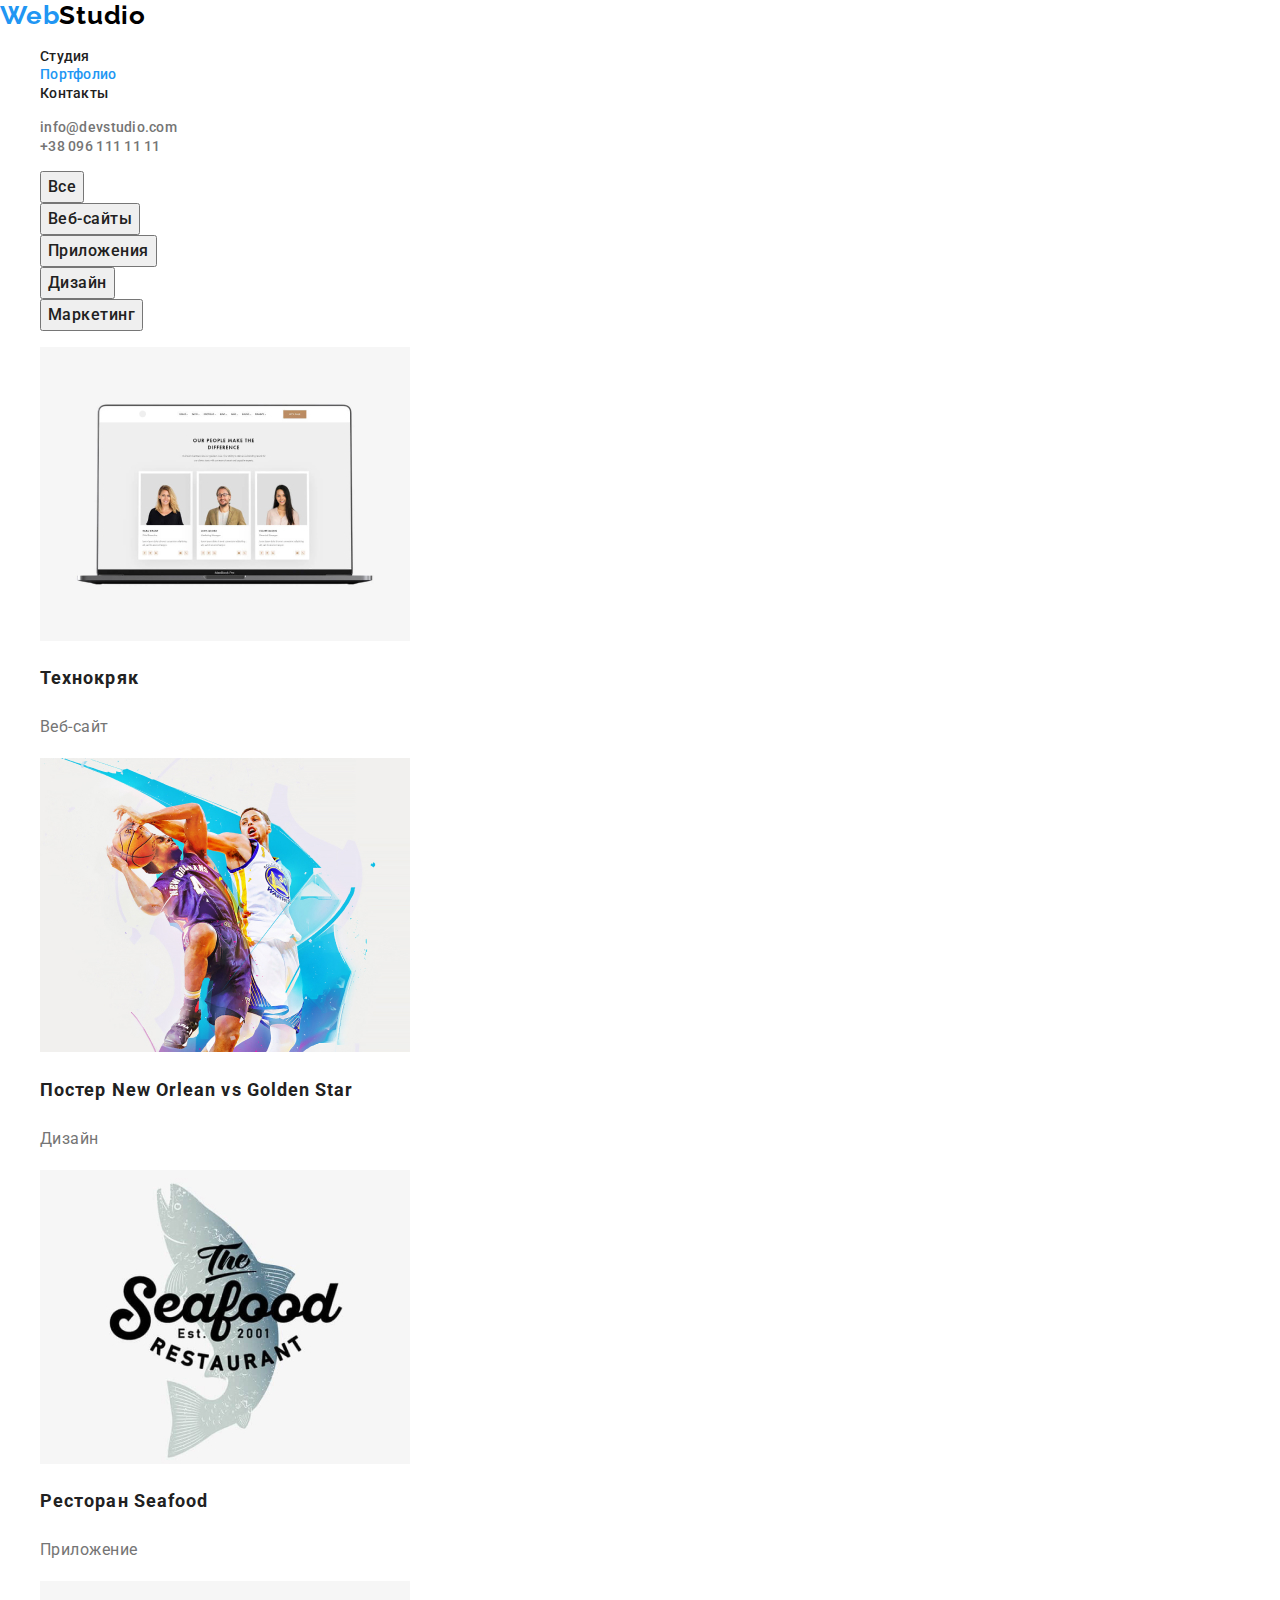
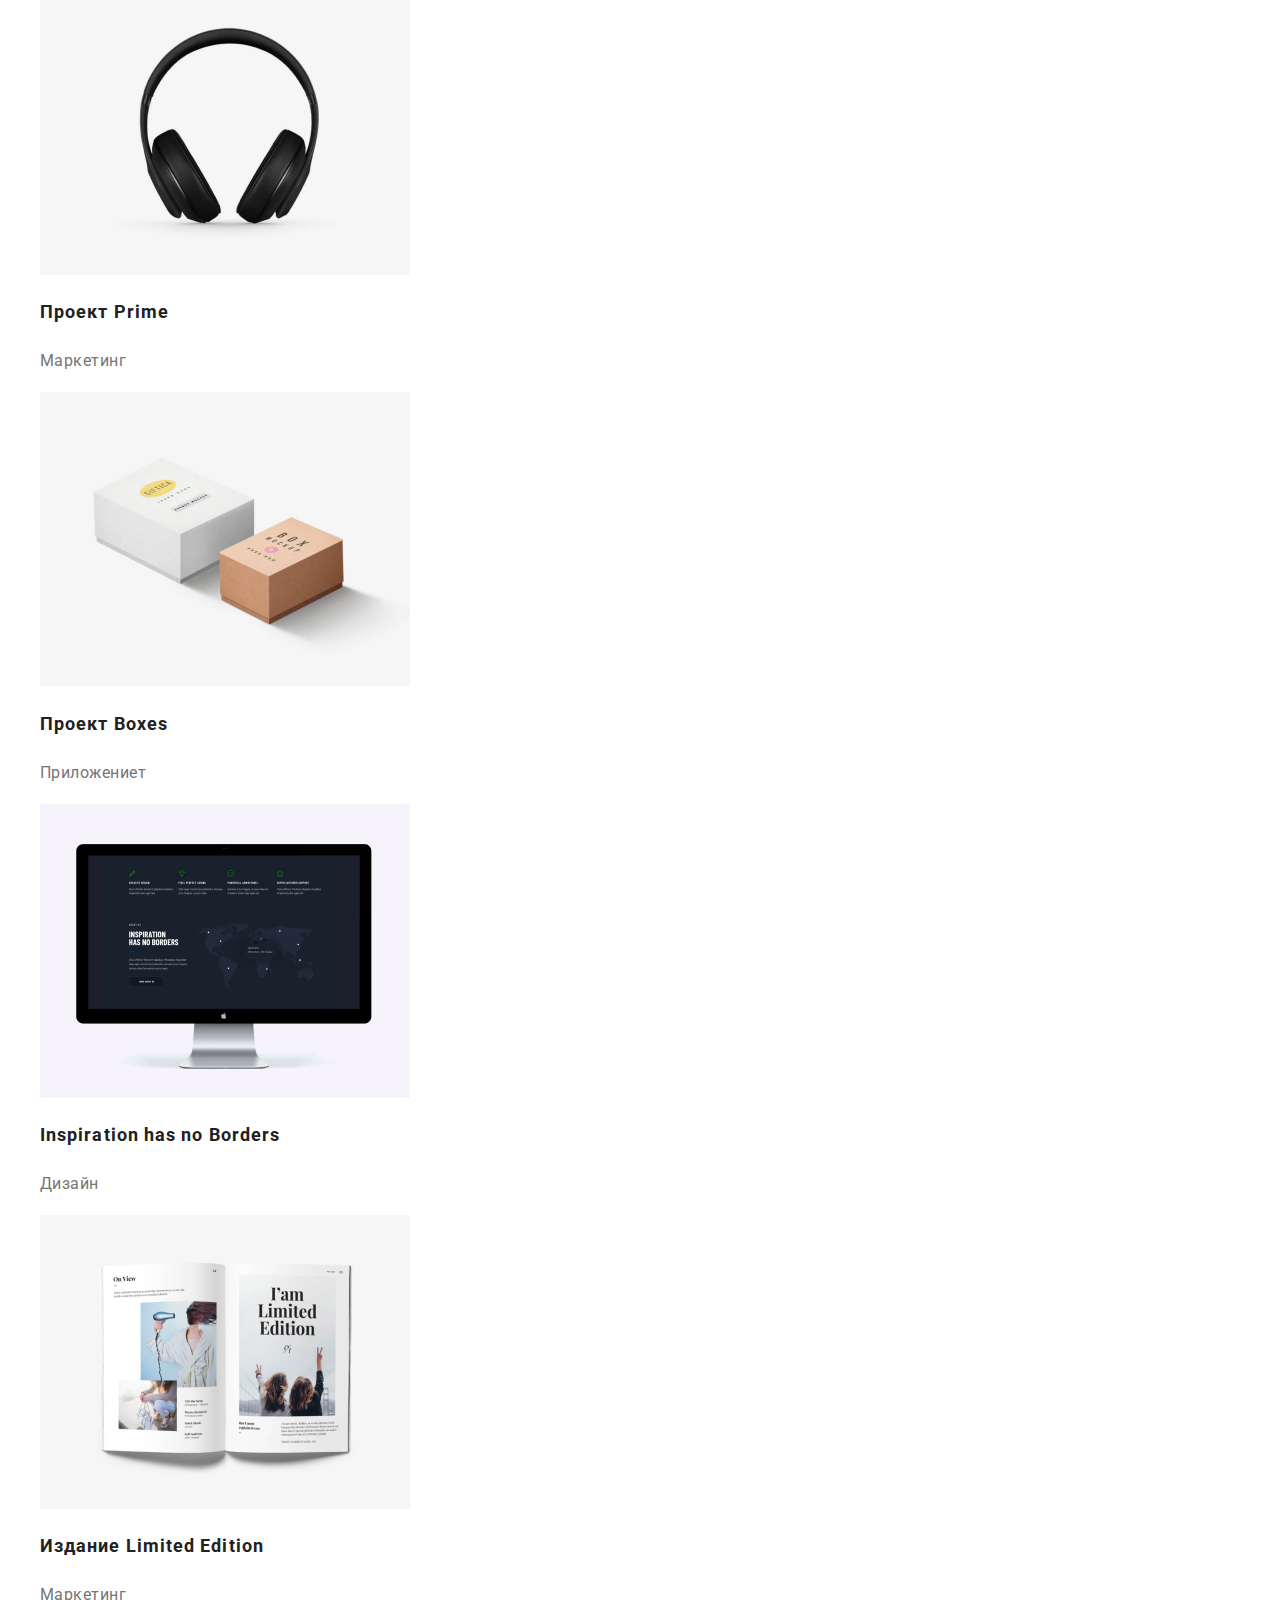
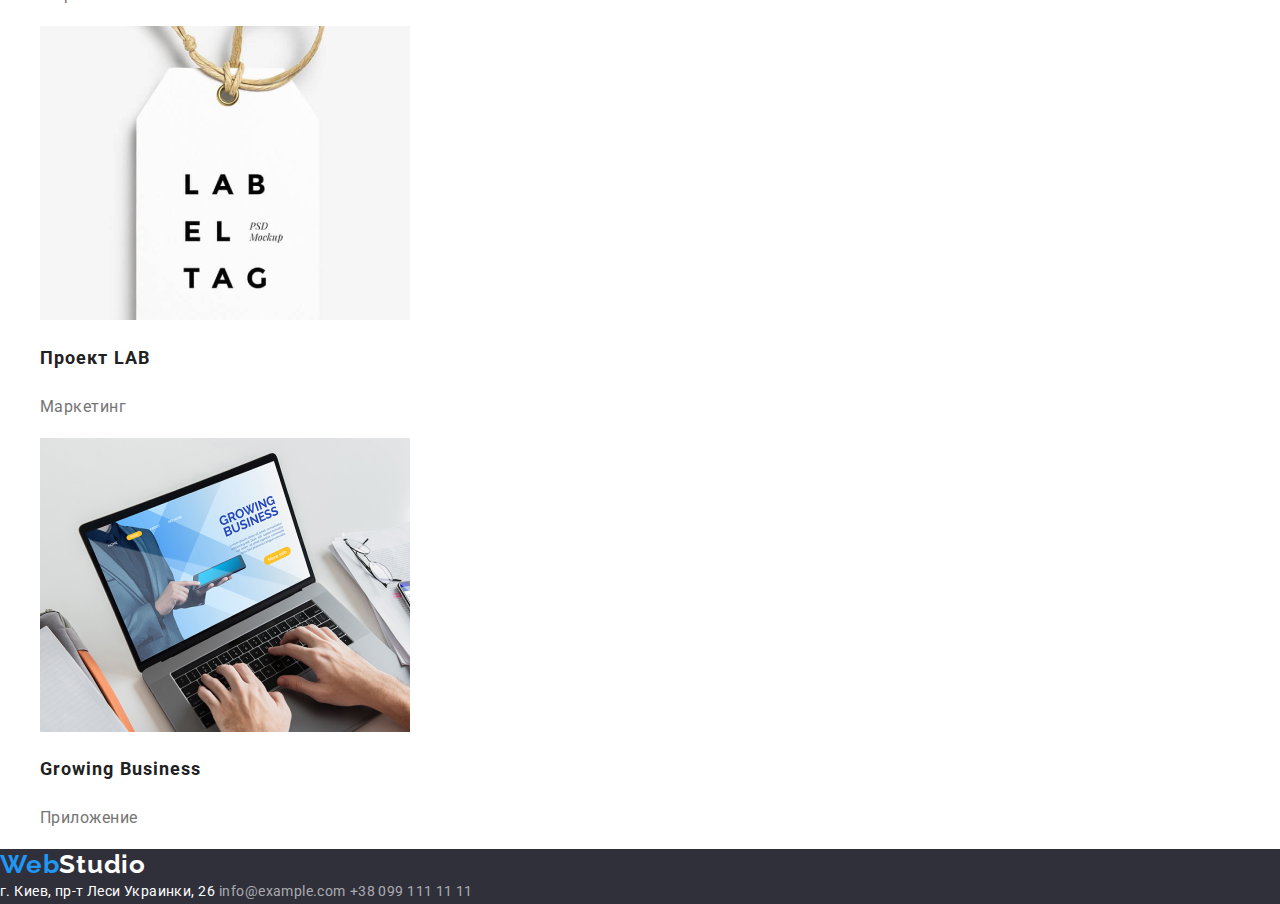
==== portfolio.html @ 24c0840d "hw2 files copied" ====
<!DOCTYPE html>
<html lang="ru">
  <head>
    <meta charset="UTF-8" />
    <meta name="viewport" content="width=device-width, initial-scale=1.0" />
    <title lang="en">WebStudio</title>
    <link
      rel="stylesheet"
      href="https://cdnjs.cloudflare.com/ajax/libs/modern-normalize/1.0.0/modern-normalize.css"
    />
    <link
      href="https://fonts.googleapis.com/css2?family=Raleway:wght@700&family=Roboto:wght@400;500;700;900&display=swap"
      rel="stylesheet"
    />
    <link rel="stylesheet" href="./CSS/style.css" />
  </head>

  <body>
    <!-- HEADER -->
    <header class="header">
      <nav class="navigation">
        <a class="logo link" href="./index.html" aria-label="логотип вебстудии"
          ><span class="logo-color">Web</span>Studio
        </a>
        <ul class="navigation-list list">
          <li class="navigation-list-item">
            <a class="navigation-list-link link" href="./index.html">Студия</a>
          </li>
          <li class="navigation-list-item">
            <a class="navigation-list-link link current" href="">Портфолио</a>
          </li>
          <li class="navigation-list-item">
            <a class="navigation-list-link link" href="">Контакты</a>
          </li>
        </ul>
      </nav>
      <ul class="address list">
        <li class="address-item">
          <a class="address-mail link" href="mailto:info@devstudio.com"
            >info@devstudio.com</a
          >
        </li>
        <li class="address-item">
          <a class="address-tel link" href="tel:+380961111111"
            >+38 096 111 11 11</a
          >
        </li>
      </ul>
    </header>

    <main>
      <!-- GALERY -->
      <section class="galery">
        <h1 class="galery-title" hidden>Примеры работ</h1>
        <ul class="galery-list list">
          <li class="galery-item">
            <button class="galery-button link" type="button">Все</button>
          </li>
          <li class="galery-item">
            <button class="galery-button link" type="button">Веб-сайты</button>
          </li>
          <li class="galery-item">
            <button class="galery-button link" type="button">Приложения</button>
          </li>
          <li class="galery-item">
            <button class="galery-button link" type="button">Дизайн</button>
          </li>
          <li class="galery-item">
            <button class="galery-button link" type="button">Маркетинг</button>
          </li>
        </ul>

        <ul class="picture list">
          <li class="picture-item">
            <a class="picture-link link" href="">
              <img
                src="./images/galary/img.jpg"
                alt="нарисован ноутбук, на нем пример вебсайта"
                width="370"
                height="294"
              />
              <h2 class="picture-title">Технокряк</h2>
              <p class="picture-description">Веб-сайт</p>
            </a>
          </li>
          <li class="picture-item">
            <a class="picture-link link" href="">
              <img
                src="./images/galary/img-1.jpg"
                alt="два баскетболиста борятся за мяч"
                width="370"
                height="294"
              />
              <h2 class="picture-title">
                Постер <span lang="en">New Orlean vs Golden Star</span>
              </h2>
              <p class="picture-description">Дизайн</p>
            </a>
          </li>
          <li class="picture-item">
            <a class="picture-link link" href="">
              <img
                src="./images/galary/img-2.jpg"
                alt="логотип и название ресторана"
                width="370"
                height="294"
              />
              <h2 class="picture-title">
                Ресторан <span lang="en">Seafood</span>
              </h2>
              <p class="picture-description">Приложение</p>
            </a>
          </li>
          <li class="picture-item">
            <a class="picture-link link" href="">
              <img
                src="./images/galary/img-3.jpg"
                alt="черные наушники на белом фоне"
                width="370"
                height="294"
              />
              <h2 class="picture-title">Проект <span lang="en">Prime</span></h2>
              <p class="picture-description">Маркетинг</p>
            </a>
          </li>
          <li class="picture-item">
            <a class="picture-link link" href="">
              <img
                src="./images/galary/img-4.jpg"
                alt="лежат две коробки: одна поменьше и коричневая, вторая побольше и белая"
                width="370"
                height="294"
              />
              <h2 class="picture-title">Проект <span lang="en">Boxes</span></h2>
              <p class="picture-description">Приложениет</p>
            </a>
          </li>
          <li class="picture-item">
            <a class="picture-link link" href="">
              <img
                src="./images/galary/img-5.jpg"
                alt="монитор с черным фоном и белыми надписями"
                width="370"
                height="294"
              />
              <h2 class="picture-title" lang="en">
                Inspiration has no Borders
              </h2>
              <p class="picture-description">Дизайн</p>
            </a>
          </li>
          <li class="picture-item">
            <a class="picture-link link" href="">
              <img
                src="./images/galary/img-6.jpg"
                alt="разворот журнала с картинками"
                width="370"
                height="294"
              />
              <h2 class="picture-title">
                Издание<span lang="en"> Limited Edition</span>
              </h2>
              <p class="picture-description">Маркетинг</p>
            </a>
          </li>
          <li class="picture-item">
            <a class="picture-link link" href="">
              <img
                src="./images/galary/img-7.jpg"
                alt="белая бирка с черной надписью"
                width="370"
                height="294"
              />
              <h2 class="picture-title">Проект <span lang="en">LAB</span></h2>
              <p class="picture-description">Маркетинг</p>
            </a>
          </li>
          <li class="picture-item">
            <a class="picture-link link" href="">
              <img
                src="./images/galary/img-8.jpg"
                alt="открытый ноутбук, на котором печатают"
                width="370"
                height="294"
              />
              <h2 class="picture-title" lang="en">Growing Business</h2>
              <p class="picture-description">Приложение</p>
            </a>
          </li>
        </ul>
      </section>
    </main>

    <!-- FOOTER -->
    <footer class="footer">
      <a class="logo link" href="./index.html" aria-label="логотип вебстудии"
        ><span class="logo-color">Web</span
        ><span class="logo-dark-theme">Studio</span></a
      >
      <address class="footer-address">
        <a
          class="footer-address-link link"
          href="https://goo.gl/maps/FvYc5XgNe3QYnKse6"
          target="_blank"
          >г. Киев, пр-т Леси Украинки, 26</a
        >
        <a class="footer-mail link" href="mailto:info@example.com"
          >info@example.com</a
        >
        <a class="footer-tel link" href="tel:+380991111111"
          >+38 099 111 11 11</a
        >
      </address>
    </footer>
  </body>
</html>
---- CSS/style.css ----
:root {
  --main-color: #757575;
  --accent-color: #2196f3;
  --secondary-color: #212121;
  --color-dark-theme: #ffffff;
  --main-font: "Roboto", sans-serif;
  --secondary-font: "Raleway", sans-serif;
  --background-color: #2f303a;
  --logo-color: #000000;
  --footer-color: rgba(255, 255, 255, 0.6);
  --team-background-color: #f5f4fa;
}

body {
  font-family: var(--main-font);
}

.list {
  list-style: none;
}

.link {
  text-decoration: none;
}

.address {
  font-style: normal;
}
/* index.html */

/* HEADER */
.logo {
  font-family: var(--secondary-font);
  font-weight: 700;
  font-size: 26px;
  line-height: 1.192;
  letter-spacing: 0.03em;
  color: var(--logo-color);
}

.logo-color {
  color: var(--accent-color);
}

.navigation-list-link {
  font-weight: 500;
  font-size: 14px;
  line-height: 1.143;
  letter-spacing: 0.02em;
  color: var(--secondary-color);
}

.navigation-list .current {
  color: var(--accent-color);
}

.address-mail,
.address-tel {
  font-weight: 500;
  font-size: 14px;
  line-height: 1.143;
  letter-spacing: 0.02em;
  color: var(--main-color);
}

.navigation-list-link:hover,
.navigation-list-link:focus {
  color: var(--accent-color);
}
.address-mail:hover,
.address-mail:focus {
  color: var(--accent-color);
}
.address-tel:hover,
.address-tel:focus {
  color: var(--accent-color);
}

/* HERO */
.hero {
  background: var(--background-color);
}

.hero-title {
  font-weight: 900;
  font-size: 44px;
  line-height: 1.364;
  text-align: center;
  letter-spacing: 0.06em;
  text-transform: uppercase;
  color: var(--color-dark-theme);
}

.modal-btn {
  font-style: normal;
  font-family: var(--main-font);
  font-weight: 700;
  font-size: 16px;
  line-height: 1.875;
  display: flex;
  align-items: center;
  text-align: center;
  letter-spacing: 0.06em;
  color: var(--color-dark-theme);
  background: var(--accent-color);
}

/* ADVANTAGES */
.advantages-title {
  font-weight: 700;
  font-size: 14px;
  line-height: 1.143;
  letter-spacing: 0.03em;
  text-transform: uppercase;
  color: var(--secondary-color);
}

.advantages-description {
  font-weight: 400;
  font-size: 14px;
  line-height: 1.714;
  letter-spacing: 0.03em;
  color: var(--main-color);
}

/* ABOUT US */

.title {
  font-weight: 700;
  font-size: 36px;
  line-height: 1.167;
  text-align: center;
  letter-spacing: 0.03em;
  color: var(--secondary-color);
}

/* OUR TEAM */
.team {
  background: var(--team-background-color);
}
.team-title {
  font-weight: 500;
  font-size: 16px;
  line-height: 1.188;
  text-align: center;
  letter-spacing: 0.03em;
  color: var(--secondary-color);
}

.team-description {
  font-weight: 400;
  font-size: 16px;
  line-height: 1.188;
  text-align: center;
  letter-spacing: 0.03em;
  color: var(--main-color);
}

/* FOOTER */
.footer {
  background: var(--background-color);
}

.logo-dark-theme {
  color: var(--color-dark-theme);
}

.footer-address-link {
  font-style: normal;
  font-weight: 400;
  font-size: 14px;
  line-height: 1.714;
  letter-spacing: 0.03em;
  color: var(--color-dark-theme);
}

.footer-mail,
.footer-tel {
  font-style: normal;
  font-weight: 400;
  font-size: 14px;
  line-height: 1.714;
  letter-spacing: 0.03em;
  color: var(--footer-color);
}

.footer-address-link:hover,
.footer-address-link:focus,
.footer-mail:hover,
.footer-mail:focus,
.footer-tel:hover,
.footer-tel:focus {
  color: var(--accent-color);
}
/* portfolio.html */

/* GALERY */
.galery-button {
  font-style: normal;
  font-weight: 500;
  font-size: 16px;
  line-height: 1.625;
  text-align: center;
  letter-spacing: 0.03em;
  color: var(--secondary-color);
}

.galery-button:hover,
.galery-button:focus {
  color: var(--color-dark-theme);
  background: var(--accent-color);
}

.picture-title {
  font-weight: 700;
  font-size: 18px;
  line-height: 2;
  letter-spacing: 0.06em;
  color: var(--secondary-color);
}

.picture-description {
  font-weight: 400;
  font-size: 16px;
  line-height: 1.875;
  letter-spacing: 0.03em;
  color: var(--main-color);
}
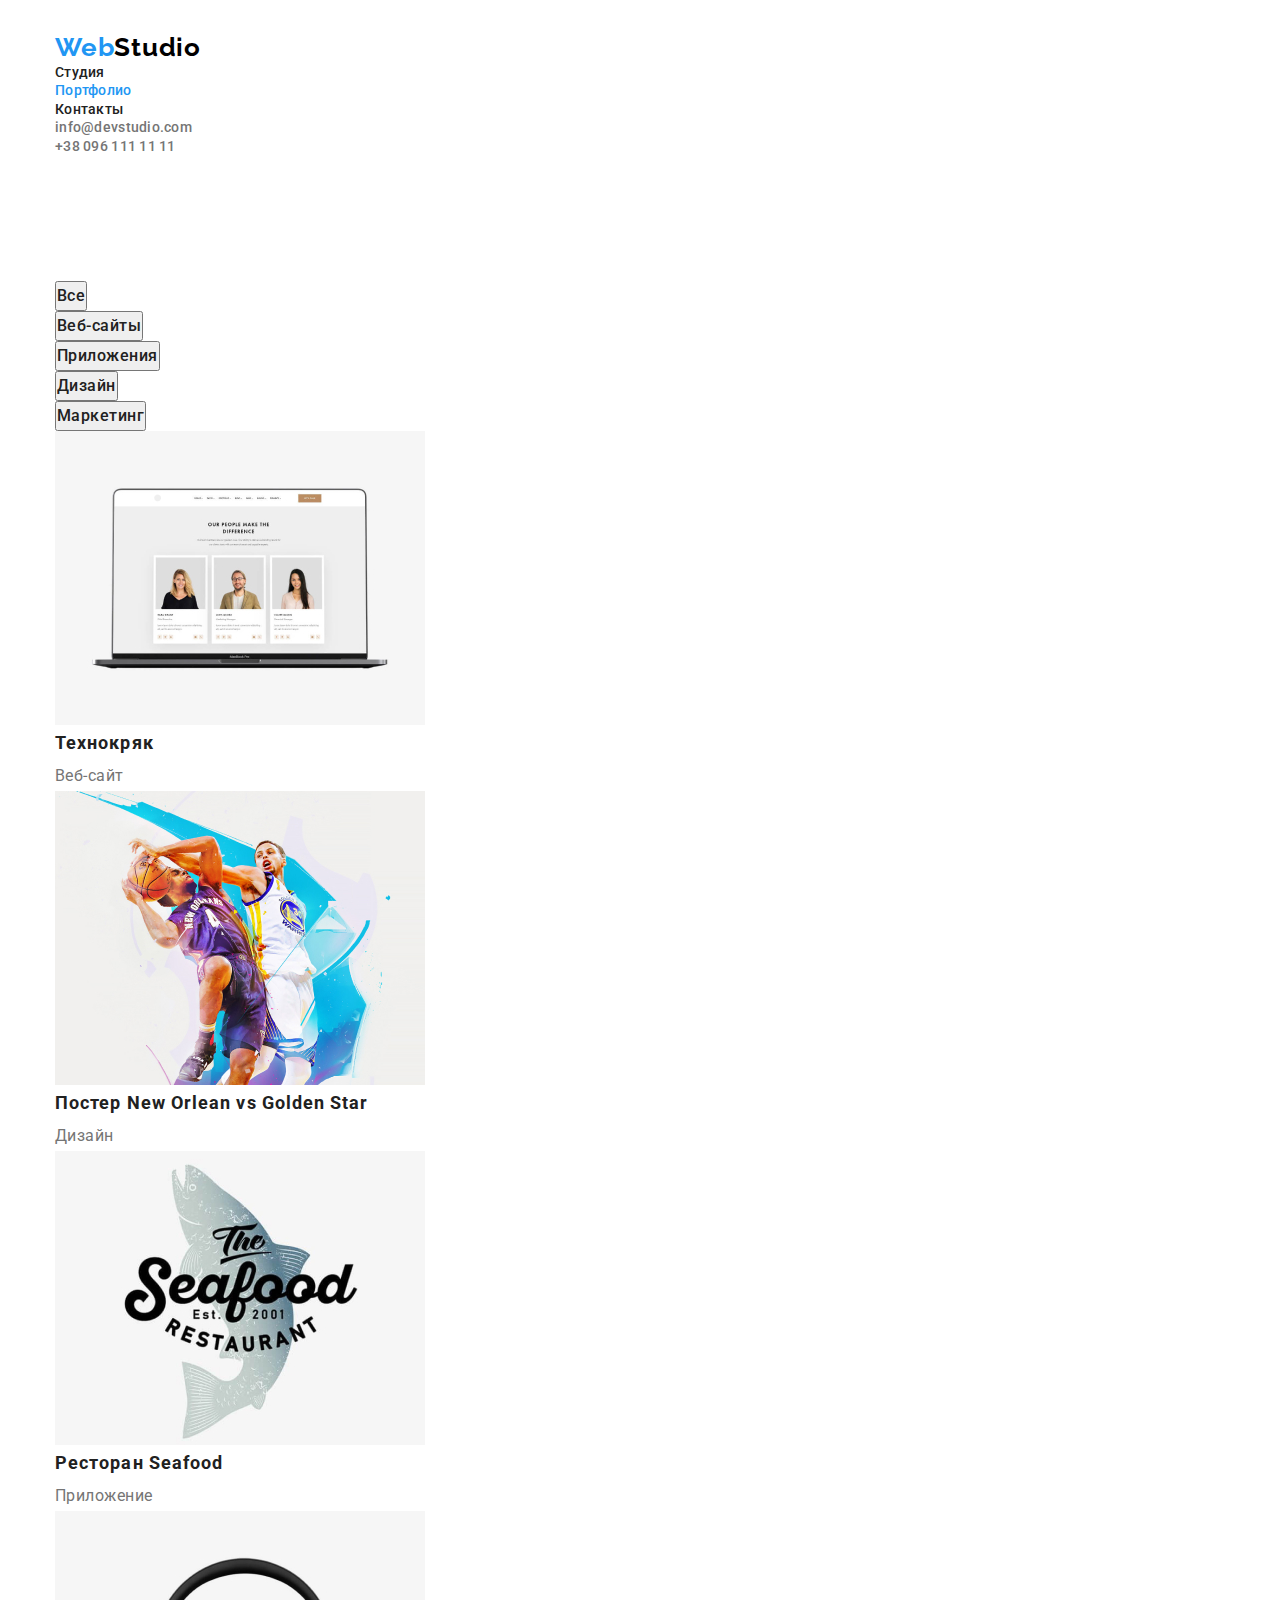
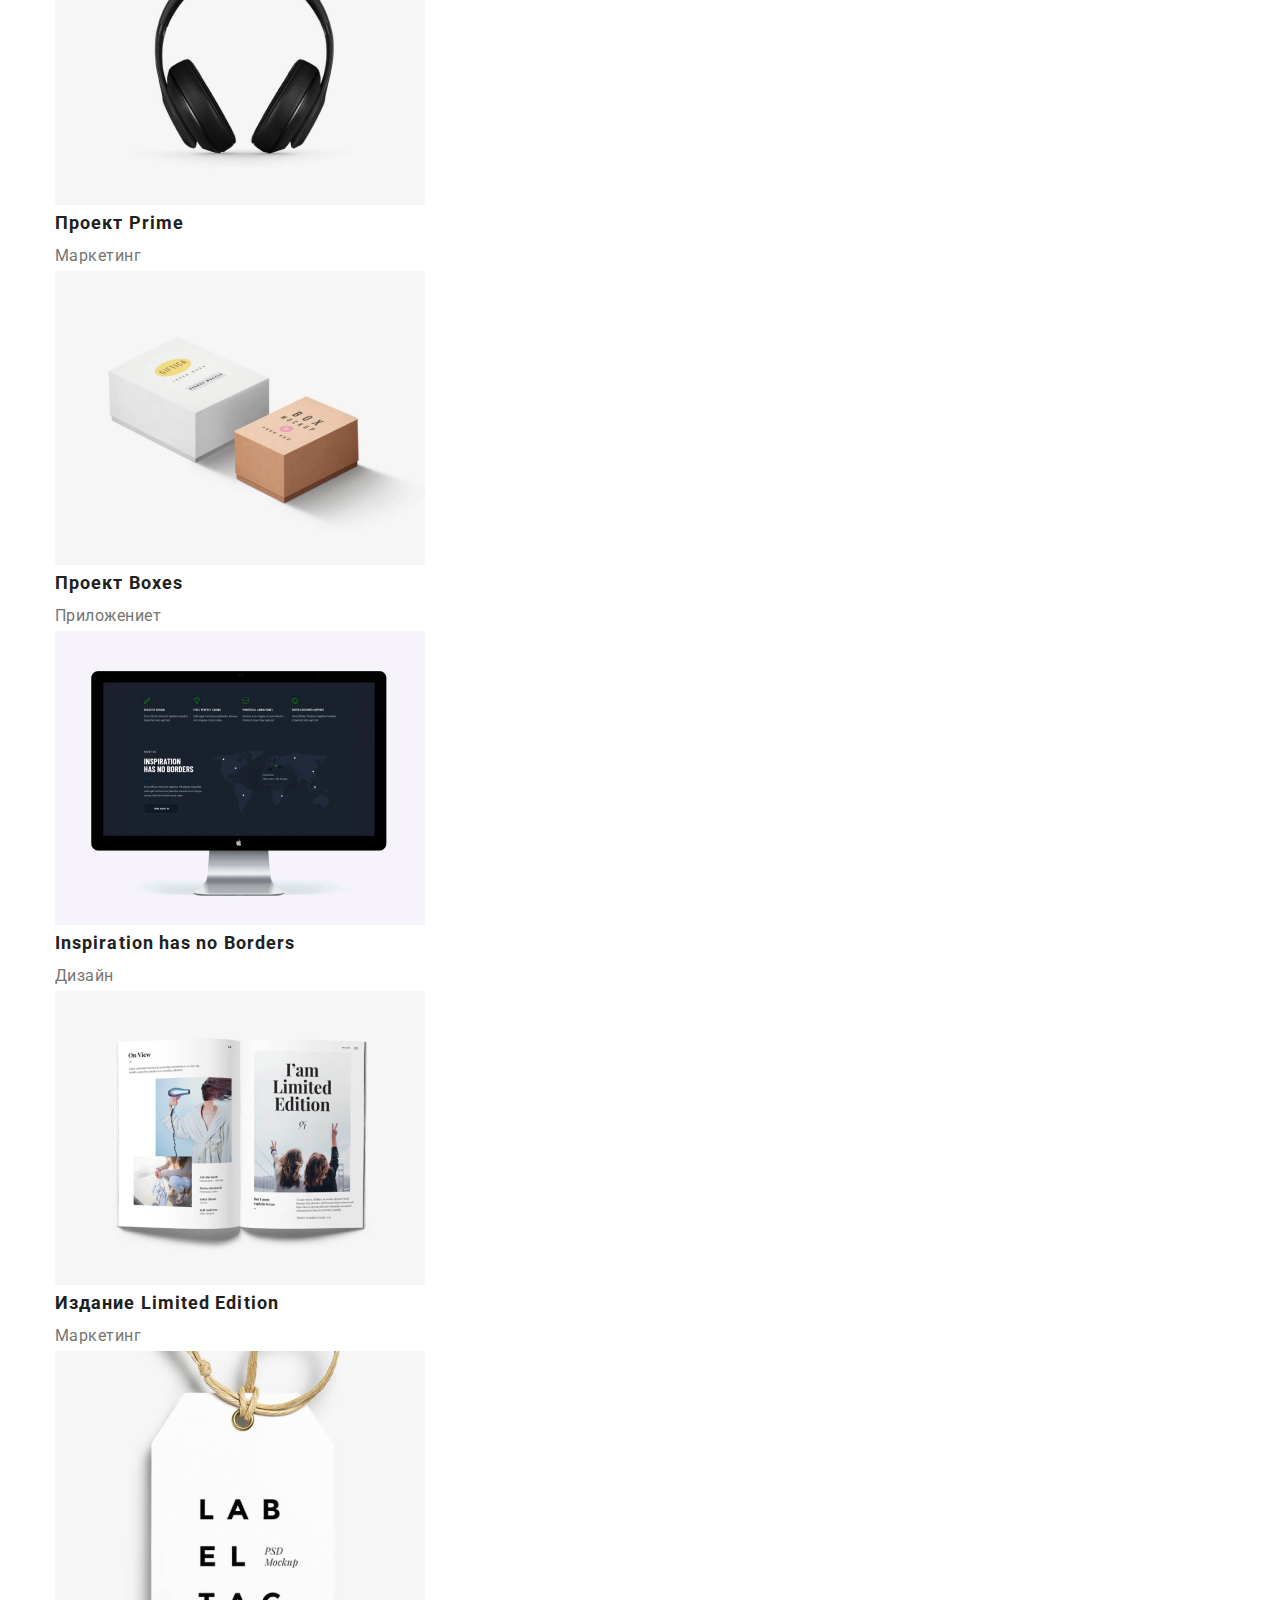
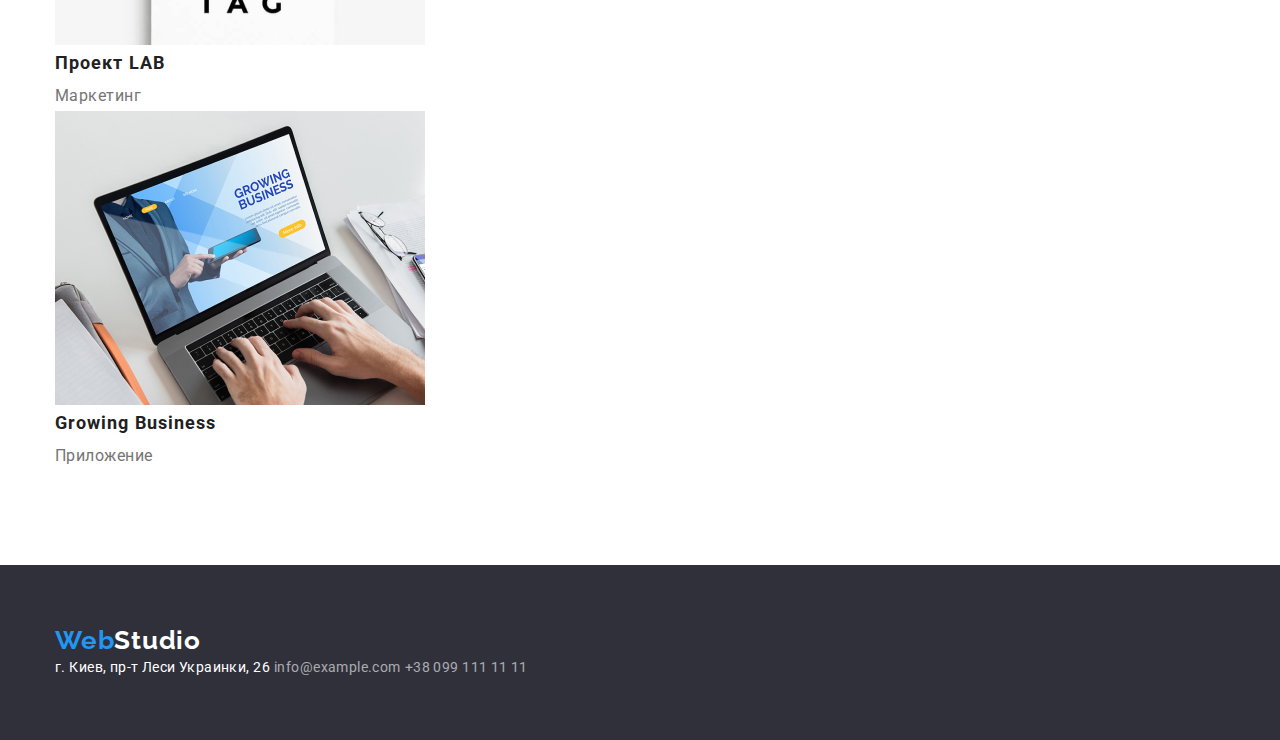
==== commit f57d6304: "Containers inserted" ====
--- a/portfolio.html
+++ b/portfolio.html
@@ -18,199 +18,221 @@
   <body>
     <!-- HEADER -->
     <header class="header">
-      <nav class="navigation">
-        <a class="logo link" href="./index.html" aria-label="логотип вебстудии"
-          ><span class="logo-color">Web</span>Studio
-        </a>
-        <ul class="navigation-list list">
-          <li class="navigation-list-item">
-            <a class="navigation-list-link link" href="./index.html">Студия</a>
+      <div class="container">
+        <nav class="navigation">
+          <a
+            class="logo link"
+            href="./index.html"
+            aria-label="логотип вебстудии"
+            ><span class="logo-color">Web</span>Studio
+          </a>
+          <ul class="navigation-list list">
+            <li class="navigation-list-item">
+              <a class="navigation-list-link link" href="./index.html"
+                >Студия</a
+              >
+            </li>
+            <li class="navigation-list-item">
+              <a class="navigation-list-link link current" href="">Портфолио</a>
+            </li>
+            <li class="navigation-list-item">
+              <a class="navigation-list-link link" href="">Контакты</a>
+            </li>
+          </ul>
+        </nav>
+        <ul class="address list">
+          <li class="address-item">
+            <a class="address-mail link" href="mailto:info@devstudio.com"
+              >info@devstudio.com</a
+            >
           </li>
-          <li class="navigation-list-item">
-            <a class="navigation-list-link link current" href="">Портфолио</a>
-          </li>
-          <li class="navigation-list-item">
-            <a class="navigation-list-link link" href="">Контакты</a>
+          <li class="address-item">
+            <a class="address-tel link" href="tel:+380961111111"
+              >+38 096 111 11 11</a
+            >
           </li>
         </ul>
-      </nav>
-      <ul class="address list">
-        <li class="address-item">
-          <a class="address-mail link" href="mailto:info@devstudio.com"
-            >info@devstudio.com</a
-          >
-        </li>
-        <li class="address-item">
-          <a class="address-tel link" href="tel:+380961111111"
-            >+38 096 111 11 11</a
-          >
-        </li>
-      </ul>
+      </div>
     </header>
 
     <main>
       <!-- GALERY -->
       <section class="galery">
-        <h1 class="galery-title" hidden>Примеры работ</h1>
-        <ul class="galery-list list">
-          <li class="galery-item">
-            <button class="galery-button link" type="button">Все</button>
-          </li>
-          <li class="galery-item">
-            <button class="galery-button link" type="button">Веб-сайты</button>
-          </li>
-          <li class="galery-item">
-            <button class="galery-button link" type="button">Приложения</button>
-          </li>
-          <li class="galery-item">
-            <button class="galery-button link" type="button">Дизайн</button>
-          </li>
-          <li class="galery-item">
-            <button class="galery-button link" type="button">Маркетинг</button>
-          </li>
-        </ul>
-
-        <ul class="picture list">
-          <li class="picture-item">
-            <a class="picture-link link" href="">
-              <img
-                src="./images/galary/img.jpg"
-                alt="нарисован ноутбук, на нем пример вебсайта"
-                width="370"
-                height="294"
-              />
-              <h2 class="picture-title">Технокряк</h2>
-              <p class="picture-description">Веб-сайт</p>
-            </a>
-          </li>
-          <li class="picture-item">
-            <a class="picture-link link" href="">
-              <img
-                src="./images/galary/img-1.jpg"
-                alt="два баскетболиста борятся за мяч"
-                width="370"
-                height="294"
-              />
-              <h2 class="picture-title">
-                Постер <span lang="en">New Orlean vs Golden Star</span>
-              </h2>
-              <p class="picture-description">Дизайн</p>
-            </a>
-          </li>
-          <li class="picture-item">
-            <a class="picture-link link" href="">
-              <img
-                src="./images/galary/img-2.jpg"
-                alt="логотип и название ресторана"
-                width="370"
-                height="294"
-              />
-              <h2 class="picture-title">
-                Ресторан <span lang="en">Seafood</span>
-              </h2>
-              <p class="picture-description">Приложение</p>
-            </a>
-          </li>
-          <li class="picture-item">
-            <a class="picture-link link" href="">
-              <img
-                src="./images/galary/img-3.jpg"
-                alt="черные наушники на белом фоне"
-                width="370"
-                height="294"
-              />
-              <h2 class="picture-title">Проект <span lang="en">Prime</span></h2>
-              <p class="picture-description">Маркетинг</p>
-            </a>
-          </li>
-          <li class="picture-item">
-            <a class="picture-link link" href="">
-              <img
-                src="./images/galary/img-4.jpg"
-                alt="лежат две коробки: одна поменьше и коричневая, вторая побольше и белая"
-                width="370"
-                height="294"
-              />
-              <h2 class="picture-title">Проект <span lang="en">Boxes</span></h2>
-              <p class="picture-description">Приложениет</p>
-            </a>
-          </li>
-          <li class="picture-item">
-            <a class="picture-link link" href="">
-              <img
-                src="./images/galary/img-5.jpg"
-                alt="монитор с черным фоном и белыми надписями"
-                width="370"
-                height="294"
-              />
-              <h2 class="picture-title" lang="en">
-                Inspiration has no Borders
-              </h2>
-              <p class="picture-description">Дизайн</p>
-            </a>
-          </li>
-          <li class="picture-item">
-            <a class="picture-link link" href="">
-              <img
-                src="./images/galary/img-6.jpg"
-                alt="разворот журнала с картинками"
-                width="370"
-                height="294"
-              />
-              <h2 class="picture-title">
-                Издание<span lang="en"> Limited Edition</span>
-              </h2>
-              <p class="picture-description">Маркетинг</p>
-            </a>
-          </li>
-          <li class="picture-item">
-            <a class="picture-link link" href="">
-              <img
-                src="./images/galary/img-7.jpg"
-                alt="белая бирка с черной надписью"
-                width="370"
-                height="294"
-              />
-              <h2 class="picture-title">Проект <span lang="en">LAB</span></h2>
-              <p class="picture-description">Маркетинг</p>
-            </a>
-          </li>
-          <li class="picture-item">
-            <a class="picture-link link" href="">
-              <img
-                src="./images/galary/img-8.jpg"
-                alt="открытый ноутбук, на котором печатают"
-                width="370"
-                height="294"
-              />
-              <h2 class="picture-title" lang="en">Growing Business</h2>
-              <p class="picture-description">Приложение</p>
-            </a>
-          </li>
-        </ul>
+        <div class="container">
+          <h1 class="galery-title" hidden>Примеры работ</h1>
+          <ul class="galery-list list">
+            <li class="galery-item">
+              <button class="galery-button link" type="button">Все</button>
+            </li>
+            <li class="galery-item">
+              <button class="galery-button link" type="button">
+                Веб-сайты
+              </button>
+            </li>
+            <li class="galery-item">
+              <button class="galery-button link" type="button">
+                Приложения
+              </button>
+            </li>
+            <li class="galery-item">
+              <button class="galery-button link" type="button">Дизайн</button>
+            </li>
+            <li class="galery-item">
+              <button class="galery-button link" type="button">
+                Маркетинг
+              </button>
+            </li>
+          </ul>
+
+          <ul class="picture list">
+            <li class="picture-item">
+              <a class="picture-link link" href="">
+                <img
+                  src="./images/galary/img.jpg"
+                  alt="нарисован ноутбук, на нем пример вебсайта"
+                  width="370"
+                  height="294"
+                />
+                <h2 class="picture-title">Технокряк</h2>
+                <p class="picture-description">Веб-сайт</p>
+              </a>
+            </li>
+            <li class="picture-item">
+              <a class="picture-link link" href="">
+                <img
+                  src="./images/galary/img-1.jpg"
+                  alt="два баскетболиста борятся за мяч"
+                  width="370"
+                  height="294"
+                />
+                <h2 class="picture-title">
+                  Постер <span lang="en">New Orlean vs Golden Star</span>
+                </h2>
+                <p class="picture-description">Дизайн</p>
+              </a>
+            </li>
+            <li class="picture-item">
+              <a class="picture-link link" href="">
+                <img
+                  src="./images/galary/img-2.jpg"
+                  alt="логотип и название ресторана"
+                  width="370"
+                  height="294"
+                />
+                <h2 class="picture-title">
+                  Ресторан <span lang="en">Seafood</span>
+                </h2>
+                <p class="picture-description">Приложение</p>
+              </a>
+            </li>
+            <li class="picture-item">
+              <a class="picture-link link" href="">
+                <img
+                  src="./images/galary/img-3.jpg"
+                  alt="черные наушники на белом фоне"
+                  width="370"
+                  height="294"
+                />
+                <h2 class="picture-title">
+                  Проект <span lang="en">Prime</span>
+                </h2>
+                <p class="picture-description">Маркетинг</p>
+              </a>
+            </li>
+            <li class="picture-item">
+              <a class="picture-link link" href="">
+                <img
+                  src="./images/galary/img-4.jpg"
+                  alt="лежат две коробки: одна поменьше и коричневая, вторая побольше и белая"
+                  width="370"
+                  height="294"
+                />
+                <h2 class="picture-title">
+                  Проект <span lang="en">Boxes</span>
+                </h2>
+                <p class="picture-description">Приложениет</p>
+              </a>
+            </li>
+            <li class="picture-item">
+              <a class="picture-link link" href="">
+                <img
+                  src="./images/galary/img-5.jpg"
+                  alt="монитор с черным фоном и белыми надписями"
+                  width="370"
+                  height="294"
+                />
+                <h2 class="picture-title" lang="en">
+                  Inspiration has no Borders
+                </h2>
+                <p class="picture-description">Дизайн</p>
+              </a>
+            </li>
+            <li class="picture-item">
+              <a class="picture-link link" href="">
+                <img
+                  src="./images/galary/img-6.jpg"
+                  alt="разворот журнала с картинками"
+                  width="370"
+                  height="294"
+                />
+                <h2 class="picture-title">
+                  Издание<span lang="en"> Limited Edition</span>
+                </h2>
+                <p class="picture-description">Маркетинг</p>
+              </a>
+            </li>
+            <li class="picture-item">
+              <a class="picture-link link" href="">
+                <img
+                  src="./images/galary/img-7.jpg"
+                  alt="белая бирка с черной надписью"
+                  width="370"
+                  height="294"
+                />
+                <h2 class="picture-title">Проект <span lang="en">LAB</span></h2>
+                <p class="picture-description">Маркетинг</p>
+              </a>
+            </li>
+            <li class="picture-item">
+              <a class="picture-link link" href="">
+                <img
+                  src="./images/galary/img-8.jpg"
+                  alt="открытый ноутбук, на котором печатают"
+                  width="370"
+                  height="294"
+                />
+                <h2 class="picture-title" lang="en">Growing Business</h2>
+                <p class="picture-description">Приложение</p>
+              </a>
+            </li>
+          </ul>
+        </div>
       </section>
     </main>
 
     <!-- FOOTER -->
+
     <footer class="footer">
-      <a class="logo link" href="./index.html" aria-label="логотип вебстудии"
-        ><span class="logo-color">Web</span
-        ><span class="logo-dark-theme">Studio</span></a
-      >
-      <address class="footer-address">
-        <a
-          class="footer-address-link link"
-          href="https://goo.gl/maps/FvYc5XgNe3QYnKse6"
-          target="_blank"
-          >г. Киев, пр-т Леси Украинки, 26</a
+      <div class="container">
+        <a class="logo link" href="./index.html" aria-label="логотип вебстудии"
+          ><span class="logo-color">Web</span
+          ><span class="logo-dark-theme">Studio</span></a
         >
-        <a class="footer-mail link" href="mailto:info@example.com"
-          >info@example.com</a
-        >
-        <a class="footer-tel link" href="tel:+380991111111"
-          >+38 099 111 11 11</a
-        >
-      </address>
+        <address class="footer-address">
+          <a
+            class="footer-address-link link"
+            href="https://goo.gl/maps/FvYc5XgNe3QYnKse6"
+            target="_blank"
+            >г. Киев, пр-т Леси Украинки, 26</a
+          >
+          <a class="footer-mail link" href="mailto:info@example.com"
+            >info@example.com</a
+          >
+          <a class="footer-tel link" href="tel:+380991111111"
+            >+38 099 111 11 11</a
+          >
+        </address>
+      </div>
     </footer>
   </body>
 </html>
--- a/CSS/style.css
+++ b/CSS/style.css
@@ -1,3 +1,10 @@
+*,
+*::before,
+*::after {
+  margin: 0;
+  padding: 0;
+}
+
 :root {
   --main-color: #757575;
   --accent-color: #2196f3;
@@ -26,9 +33,24 @@
 .address {
   font-style: normal;
 }
+
+.container {
+  width: 1200px;
+  margin: 0 auto;
+  padding: 0 15px;
+}
+
+img {
+  display: block;
+}
 /* index.html */
 
 /* HEADER */
+.header {
+  padding-top: 32px;
+  padding-bottom: 32px;
+}
+
 .logo {
   font-family: var(--secondary-font);
   font-weight: 700;
@@ -79,6 +101,8 @@
 /* HERO */
 .hero {
   background: var(--background-color);
+  padding-top: 200px;
+  padding-bottom: 200px;
 }
 
 .hero-title {
@@ -106,6 +130,10 @@
 }
 
 /* ADVANTAGES */
+.advantages {
+  padding-top: 94px;
+  padding-bottom: 47px;
+}
 .advantages-title {
   font-weight: 700;
   font-size: 14px;
@@ -124,6 +152,11 @@
 }
 
 /* ABOUT US */
+
+.about {
+  padding-top: 47px;
+  padding-bottom: 94px;
+}
 
 .title {
   font-weight: 700;
@@ -137,6 +170,8 @@
 /* OUR TEAM */
 .team {
   background: var(--team-background-color);
+  padding-top: 94px;
+  padding-bottom: 94px;
 }
 .team-title {
   font-weight: 500;
@@ -159,6 +194,8 @@
 /* FOOTER */
 .footer {
   background: var(--background-color);
+  padding-top: 60px;
+  padding-bottom: 60px;
 }
 
 .logo-dark-theme {
@@ -195,6 +232,10 @@
 /* portfolio.html */
 
 /* GALERY */
+
+.galery {
+  padding: 94px 0;
+}
 .galery-button {
   font-style: normal;
   font-weight: 500;
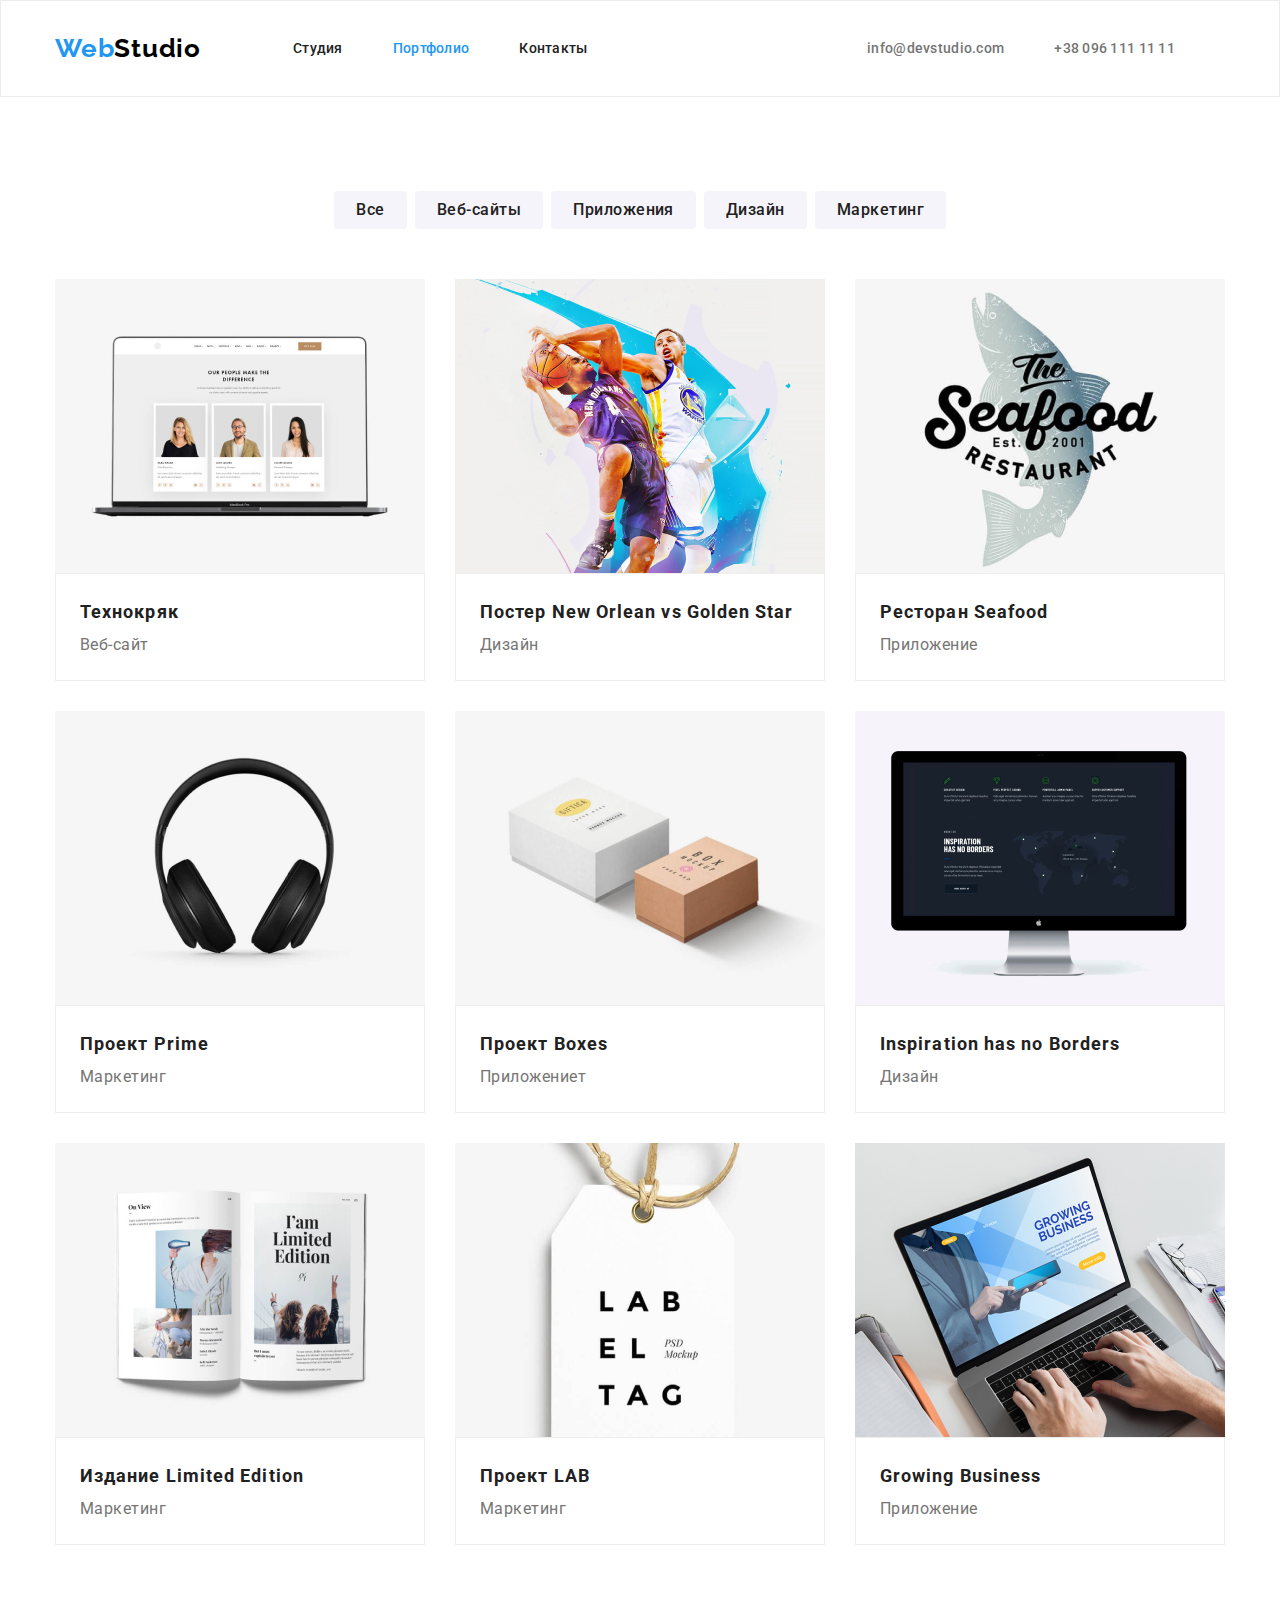
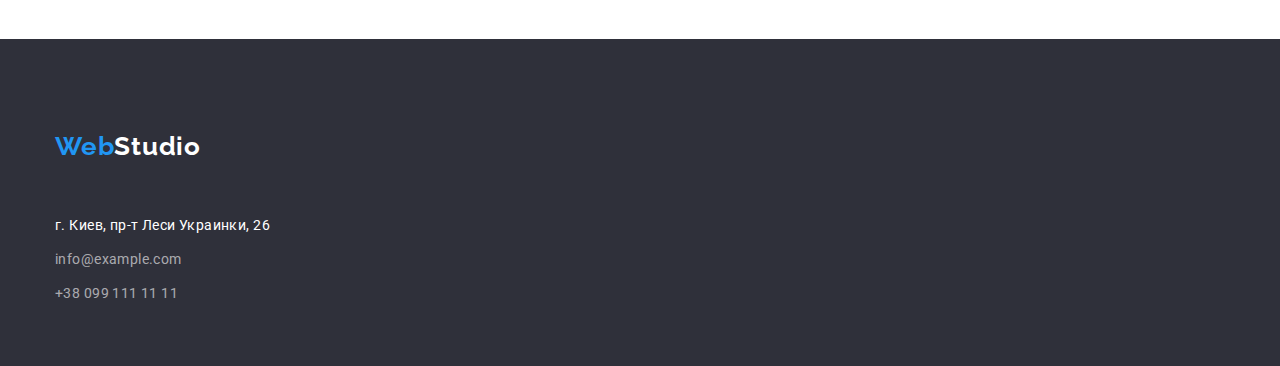
==== commit b8b65deb: "Margin and padding adjusted" ====
--- a/portfolio.html
+++ b/portfolio.html
@@ -93,8 +93,10 @@
                   width="370"
                   height="294"
                 />
-                <h2 class="picture-title">Технокряк</h2>
-                <p class="picture-description">Веб-сайт</p>
+                <div class="picture-container">
+                  <h2 class="picture-title">Технокряк</h2>
+                  <p class="picture-description">Веб-сайт</p>
+                </div>
               </a>
             </li>
             <li class="picture-item">
@@ -105,10 +107,12 @@
                   width="370"
                   height="294"
                 />
-                <h2 class="picture-title">
-                  Постер <span lang="en">New Orlean vs Golden Star</span>
-                </h2>
-                <p class="picture-description">Дизайн</p>
+                <div class="picture-container">
+                  <h2 class="picture-title">
+                    Постер <span lang="en">New Orlean vs Golden Star</span>
+                  </h2>
+                  <p class="picture-description">Дизайн</p>
+                </div>
               </a>
             </li>
             <li class="picture-item">
@@ -119,10 +123,12 @@
                   width="370"
                   height="294"
                 />
-                <h2 class="picture-title">
-                  Ресторан <span lang="en">Seafood</span>
-                </h2>
-                <p class="picture-description">Приложение</p>
+                <div class="picture-container">
+                  <h2 class="picture-title">
+                    Ресторан <span lang="en">Seafood</span>
+                  </h2>
+                  <p class="picture-description">Приложение</p>
+                </div>
               </a>
             </li>
             <li class="picture-item">
@@ -133,10 +139,12 @@
                   width="370"
                   height="294"
                 />
-                <h2 class="picture-title">
-                  Проект <span lang="en">Prime</span>
-                </h2>
-                <p class="picture-description">Маркетинг</p>
+                <div class="picture-container">
+                  <h2 class="picture-title">
+                    Проект <span lang="en">Prime</span>
+                  </h2>
+                  <p class="picture-description">Маркетинг</p>
+                </div>
               </a>
             </li>
             <li class="picture-item">
@@ -147,10 +155,12 @@
                   width="370"
                   height="294"
                 />
-                <h2 class="picture-title">
-                  Проект <span lang="en">Boxes</span>
-                </h2>
-                <p class="picture-description">Приложениет</p>
+                <div class="picture-container">
+                  <h2 class="picture-title">
+                    Проект <span lang="en">Boxes</span>
+                  </h2>
+                  <p class="picture-description">Приложениет</p>
+                </div>
               </a>
             </li>
             <li class="picture-item">
@@ -161,10 +171,12 @@
                   width="370"
                   height="294"
                 />
-                <h2 class="picture-title" lang="en">
-                  Inspiration has no Borders
-                </h2>
-                <p class="picture-description">Дизайн</p>
+                <div class="picture-container">
+                  <h2 class="picture-title" lang="en">
+                    Inspiration has no Borders
+                  </h2>
+                  <p class="picture-description">Дизайн</p>
+                </div>
               </a>
             </li>
             <li class="picture-item">
@@ -175,10 +187,12 @@
                   width="370"
                   height="294"
                 />
-                <h2 class="picture-title">
-                  Издание<span lang="en"> Limited Edition</span>
-                </h2>
-                <p class="picture-description">Маркетинг</p>
+                <div class="picture-container">
+                  <h2 class="picture-title">
+                    Издание<span lang="en"> Limited Edition</span>
+                  </h2>
+                  <p class="picture-description">Маркетинг</p>
+                </div>
               </a>
             </li>
             <li class="picture-item">
@@ -189,8 +203,12 @@
                   width="370"
                   height="294"
                 />
-                <h2 class="picture-title">Проект <span lang="en">LAB</span></h2>
-                <p class="picture-description">Маркетинг</p>
+                <div class="picture-container">
+                  <h2 class="picture-title">
+                    Проект <span lang="en">LAB</span>
+                  </h2>
+                  <p class="picture-description">Маркетинг</p>
+                </div>
               </a>
             </li>
             <li class="picture-item">
@@ -201,8 +219,10 @@
                   width="370"
                   height="294"
                 />
-                <h2 class="picture-title" lang="en">Growing Business</h2>
-                <p class="picture-description">Приложение</p>
+                <div class="picture-container">
+                  <h2 class="picture-title" lang="en">Growing Business</h2>
+                  <p class="picture-description">Приложение</p>
+                </div>
               </a>
             </li>
           </ul>
--- a/CSS/style.css
+++ b/CSS/style.css
@@ -46,9 +46,28 @@
 /* index.html */
 
 /* HEADER */
-.header {
-  padding-top: 32px;
-  padding-bottom: 32px;
+
+.header .container {
+  display: flex;
+  align-items: center;
+}
+
+.navigation {
+  display: flex;
+  align-items: center;
+}
+
+.navigation-list {
+  display: flex;
+}
+
+.header .address {
+  display: flex;
+  margin-left: auto;
+}
+
+.address-item {
+  margin-right: 50px;
 }
 
 .logo {
@@ -58,6 +77,9 @@
   line-height: 1.192;
   letter-spacing: 0.03em;
   color: var(--logo-color);
+  margin-right: 92px;
+  display: block;
+  padding: 32px 0;
 }
 
 .logo-color {
@@ -70,10 +92,16 @@
   line-height: 1.143;
   letter-spacing: 0.02em;
   color: var(--secondary-color);
+  display: block;
+  padding: 32px 0;
 }
 
 .navigation-list .current {
   color: var(--accent-color);
+}
+
+.navigation-list-item:not(:last-child) {
+  margin-right: 50px;
 }
 
 .address-mail,
@@ -83,6 +111,8 @@
   line-height: 1.143;
   letter-spacing: 0.02em;
   color: var(--main-color);
+  display: block;
+  padding: 32px 0;
 }
 
 .navigation-list-link:hover,
@@ -113,6 +143,11 @@
   letter-spacing: 0.06em;
   text-transform: uppercase;
   color: var(--color-dark-theme);
+  display: block;
+  width: 700px;
+  margin-bottom: 30px;
+  margin-left: auto;
+  margin-right: auto;
 }
 
 .modal-btn {
@@ -127,13 +162,29 @@
   letter-spacing: 0.06em;
   color: var(--color-dark-theme);
   background: var(--accent-color);
+  min-width: 200px;
+  height: 50px;
+  box-shadow: 0px 4px 4px rgba(0, 0, 0, 0.15);
+  border-radius: 4px;
+  padding: 10px 32px;
+  margin: 0 auto;
 }
 
 /* ADVANTAGES */
 .advantages {
   padding-top: 94px;
-  padding-bottom: 47px;
-}
+  padding-bottom: 94px;
+}
+
+.advantages-list {
+  display: flex;
+  align-items: center;
+}
+
+.advantages-item:not(:last-child) {
+  margin-right: 30px;
+}
+
 .advantages-title {
   font-weight: 700;
   font-size: 14px;
@@ -141,11 +192,12 @@
   letter-spacing: 0.03em;
   text-transform: uppercase;
   color: var(--secondary-color);
+  margin-bottom: 10px;
 }
 
 .advantages-description {
   font-weight: 400;
-  font-size: 14px;
+  font-size: 15px;
   line-height: 1.714;
   letter-spacing: 0.03em;
   color: var(--main-color);
@@ -154,7 +206,6 @@
 /* ABOUT US */
 
 .about {
-  padding-top: 47px;
   padding-bottom: 94px;
 }
 
@@ -165,6 +216,15 @@
   text-align: center;
   letter-spacing: 0.03em;
   color: var(--secondary-color);
+  margin-bottom: 50px;
+}
+.about-list {
+  display: flex;
+  align-items: center;
+}
+
+.about-item:not(:last-child) {
+  margin-right: 30px;
 }
 
 /* OUR TEAM */
@@ -173,6 +233,19 @@
   padding-top: 94px;
   padding-bottom: 94px;
 }
+.team-list {
+  display: flex;
+  align-items: center;
+}
+
+.team-item:not(:last-child) {
+  margin-right: 30px;
+}
+
+.team-title {
+  margin-bottom: 10px;
+}
+
 .team-title {
   font-weight: 500;
   font-size: 16px;
@@ -189,6 +262,19 @@
   text-align: center;
   letter-spacing: 0.03em;
   color: var(--main-color);
+}
+
+.name-container {
+  padding: 30px 59px;
+  background: var(--color-dark-theme);
+  box-shadow: 0px 1px 3px rgba(0, 0, 0, 0.12), 0px 1px 1px rgba(0, 0, 0, 0.14),
+    0px 2px 1px rgba(0, 0, 0, 0.2);
+  border-radius: 0px 0px 4px 4px;
+}
+
+.team-item-img {
+  box-shadow: 0px 1px 3px rgba(0, 0, 0, 0.12), 0px 1px 1px rgba(0, 0, 0, 0.14),
+    0px 2px 1px rgba(0, 0, 0, 0.2);
 }
 
 /* FOOTER */
@@ -198,8 +284,20 @@
   padding-bottom: 60px;
 }
 
+.footer .logo {
+  display: block;
+  margin-bottom: 20px;
+}
+
 .logo-dark-theme {
   color: var(--color-dark-theme);
+}
+
+.footer-address-link,
+.footer-mail,
+.footer-tel:not(:last-child) {
+  display: block;
+  margin-bottom: 10px;
 }
 
 .footer-address-link {
@@ -230,12 +328,23 @@
   color: var(--accent-color);
 }
 /* portfolio.html */
-
+/* HEADER */
+
+.header {
+  border: 1px solid #ececec;
+}
 /* GALERY */
 
 .galery {
   padding: 94px 0;
 }
+
+.galery-list {
+  display: flex;
+  align-items: center;
+  justify-content: center;
+}
+
 .galery-button {
   font-style: normal;
   font-weight: 500;
@@ -244,6 +353,24 @@
   text-align: center;
   letter-spacing: 0.03em;
   color: var(--secondary-color);
+  min-width: 73px;
+  height: 38px;
+  padding: 6px 22px;
+  background: #f5f4fa;
+  border-radius: 4px;
+  border: transparent;
+}
+
+.galery-list {
+  margin-bottom: 50px;
+}
+
+.galery-item {
+  align-items: center;
+}
+
+.galery-item:not(:last-child) {
+  margin-right: 8px;
 }
 
 .galery-button:hover,
@@ -252,6 +379,18 @@
   background: var(--accent-color);
 }
 
+.picture {
+  display: flex;
+  flex-wrap: wrap;
+}
+
+.picture-item:not(:nth-child(3n)) {
+  margin-right: 30px;
+}
+
+.picture-item:not(:nth-last-child(-n + 3)) {
+  margin-bottom: 30px;
+}
 .picture-title {
   font-weight: 700;
   font-size: 18px;
@@ -267,3 +406,10 @@
   letter-spacing: 0.03em;
   color: var(--main-color);
 }
+
+.picture-container {
+  background: var(--color-dark-theme);
+  border: 1px solid #eeeeee;
+  box-sizing: border-box;
+  padding: 20px 24px;
+}
